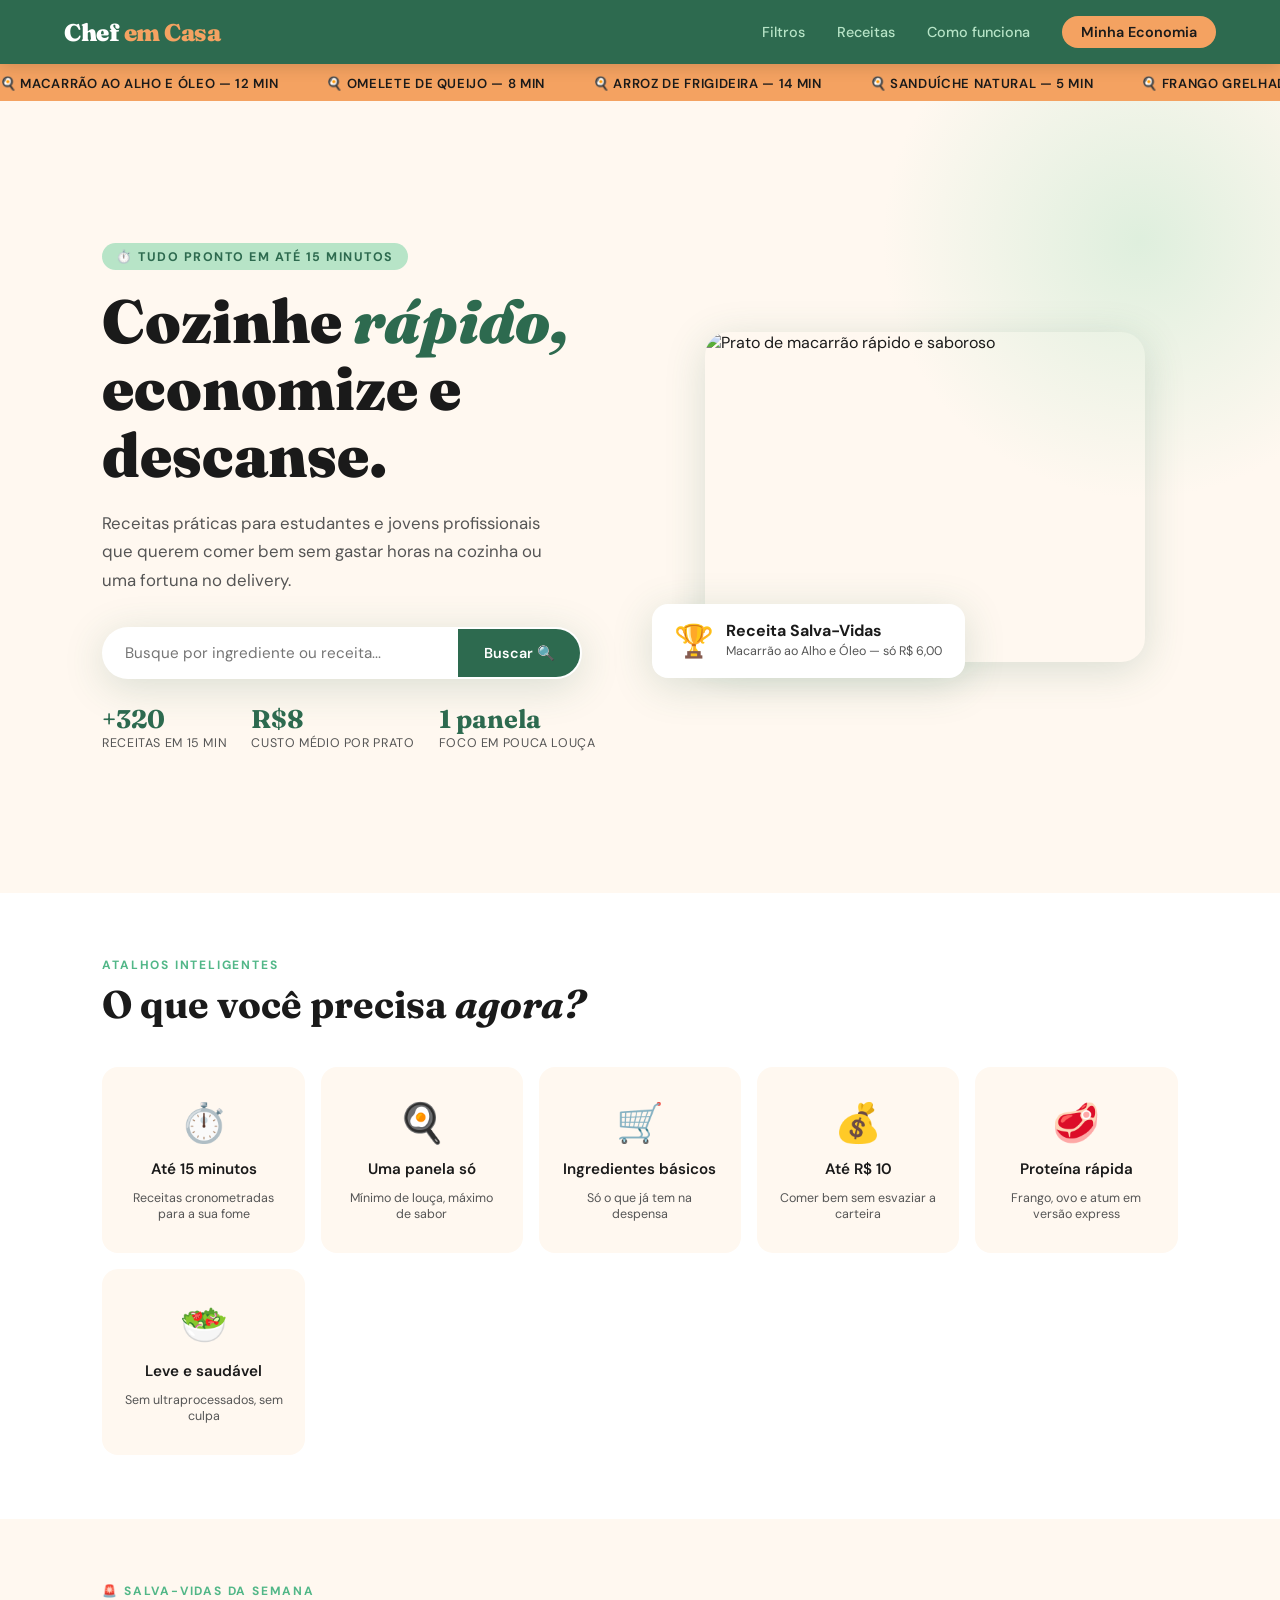
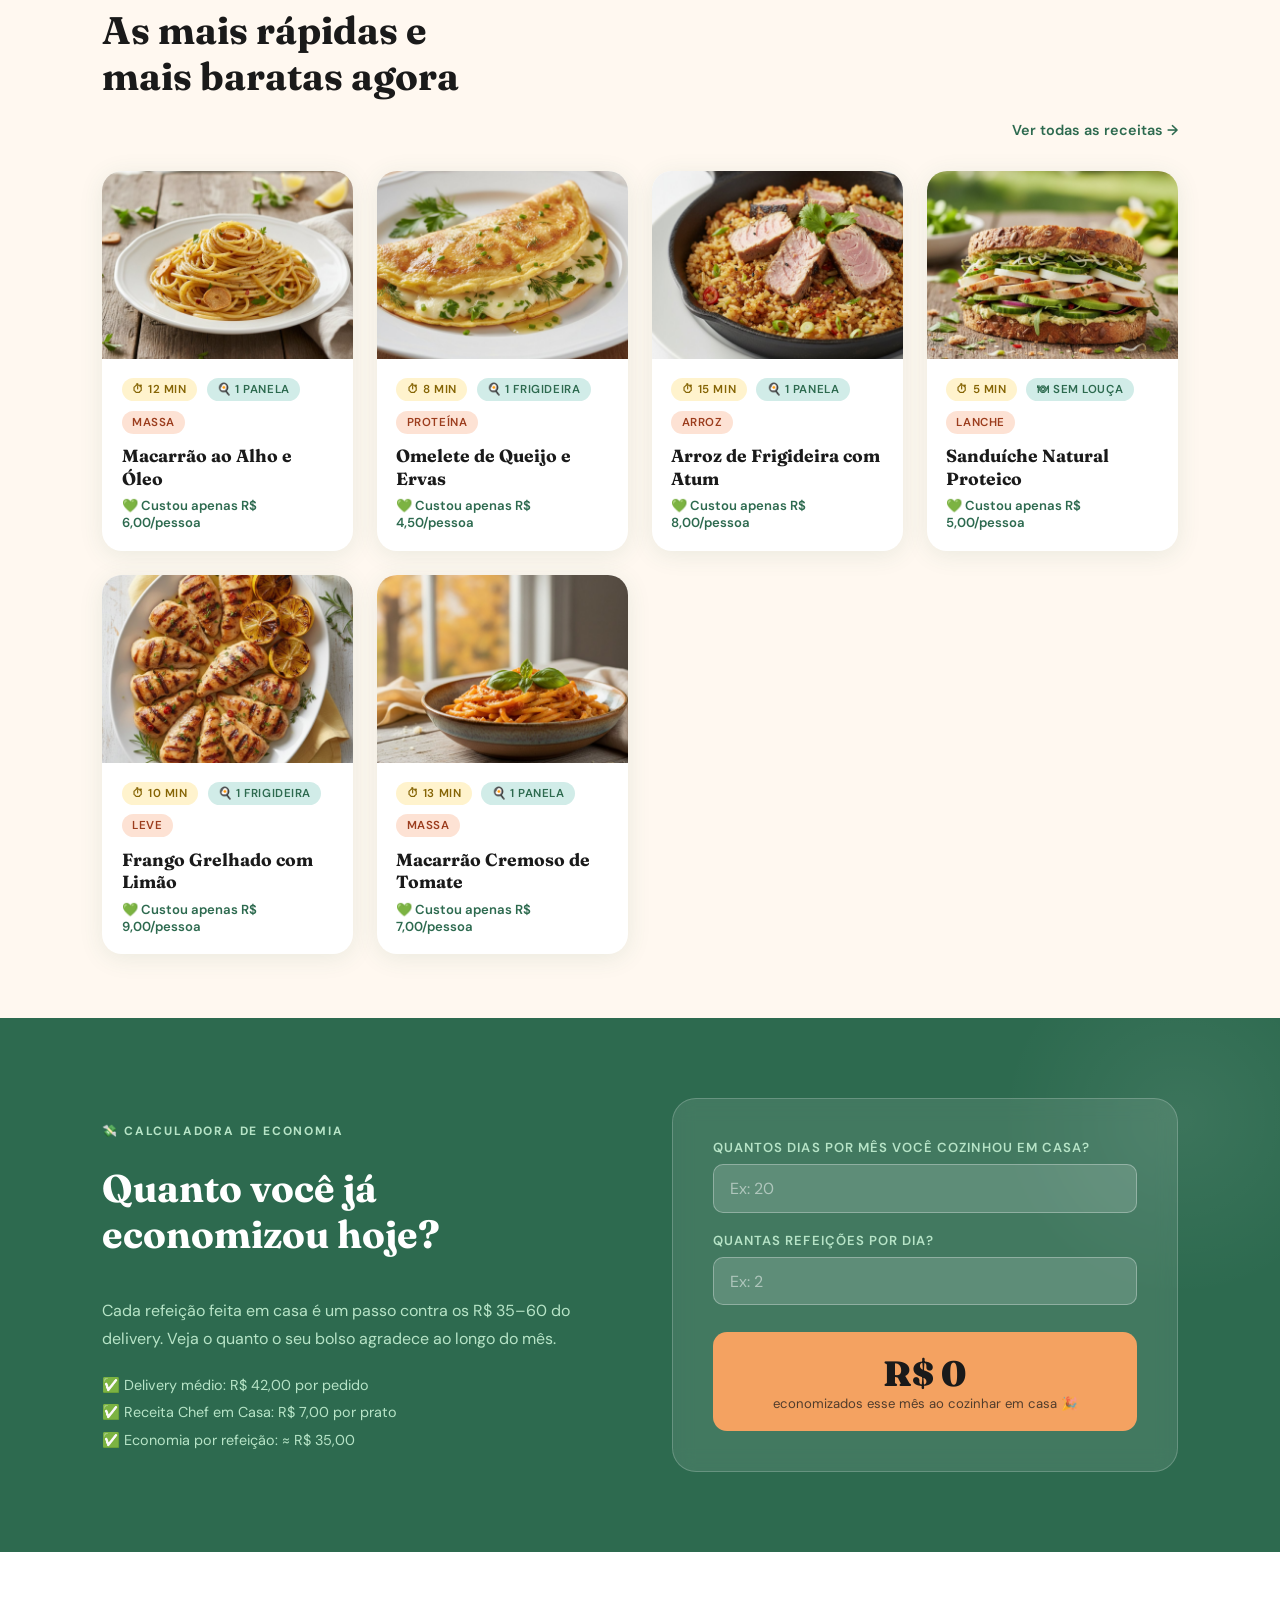
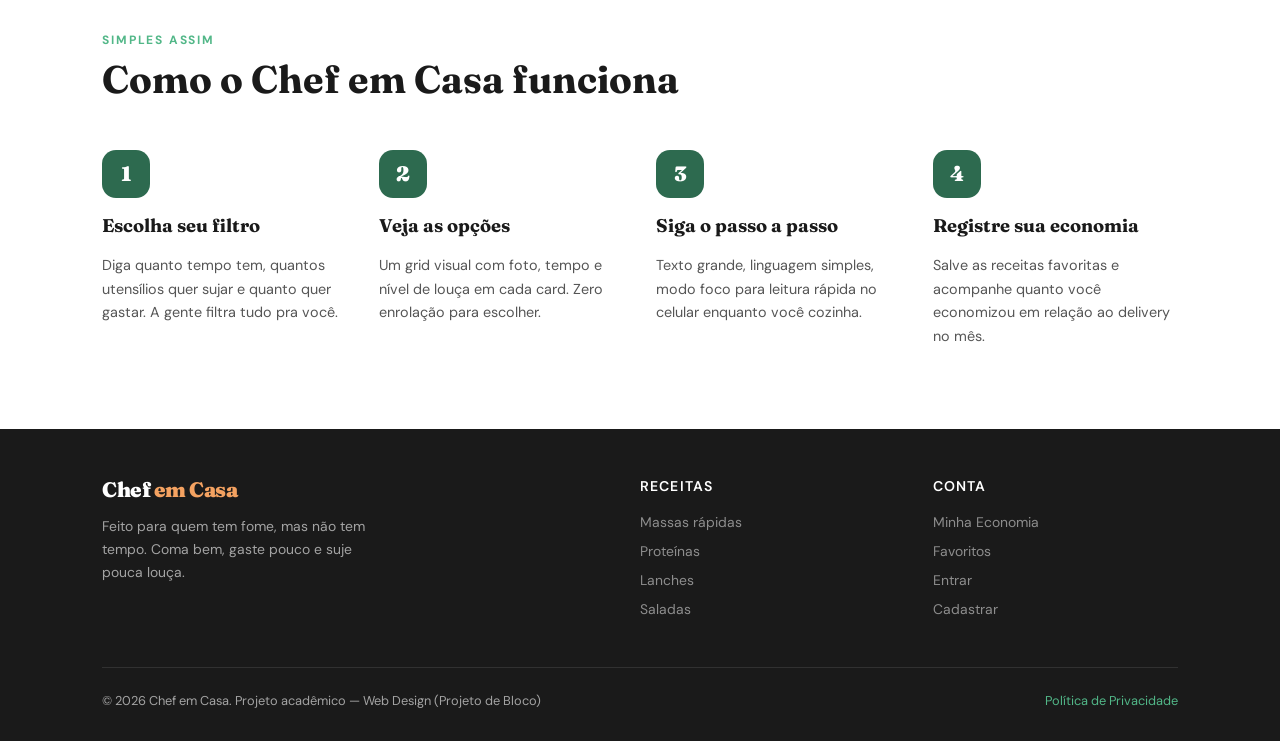
==== index.html @ a149ebc7 "Rename index.html.html to index.html" ====
<!DOCTYPE html>
<html lang="pt-BR">
<head>
  <meta charset="UTF-8" />
  <meta name="viewport" content="width=device-width, initial-scale=1.0"/>
  <title>Chef em Casa — Cozinhe em 15 minutos</title>
  <link href="https://fonts.googleapis.com/css2?family=Fraunces:ital,wght@0,400;0,700;0,900;1,400&family=DM+Sans:wght@300;400;500;600&display=swap" rel="stylesheet"/>
  <style>
    /* ===================== RESET E VARIÁVEIS ===================== */
    *, *::before, *::after { margin: 0; padding: 0; box-sizing: border-box; }

    :root {
      --verde:       #2D6A4F;
      --verde-claro: #52B788;
      --verde-mint:  #B7E4C7;
      --amarelo:     #F4A261;
      --amarelo-vivo:#E76F51;
      --creme:       #FFF8F0;
      --cinza-escuro:#1A1A1A;
      --cinza-medio: #555555;
      --branco:      #FFFFFF;
      --sombra:      0 4px 24px rgba(45,106,79,0.10);
      --sombra-forte:0 8px 40px rgba(45,106,79,0.18);
    }

    html { scroll-behavior: smooth; }

    body {
      font-family: 'DM Sans', sans-serif;
      background: var(--creme);
      color: var(--cinza-escuro);
      overflow-x: hidden;
    }

    /* ===================== ANIMAÇÕES ===================== */
    @keyframes fadeUp {
      from { opacity: 0; transform: translateY(32px); }
      to   { opacity: 1; transform: translateY(0); }
    }
    @keyframes pulse {
      0%, 100% { transform: scale(1); }
      50%       { transform: scale(1.04); }
    }
    @keyframes ticker {
      0%   { transform: translateX(0); }
      100% { transform: translateX(-50%); }
    }

    .fade-up { animation: fadeUp 0.7s ease both; }
    .delay-1 { animation-delay: 0.1s; }
    .delay-2 { animation-delay: 0.25s; }
    .delay-3 { animation-delay: 0.4s; }
    .delay-4 { animation-delay: 0.55s; }

    /* ===================== CABEÇALHO / NAVEGAÇÃO ===================== */
    header {
      position: sticky;
      top: 0;
      z-index: 100;
      background: var(--verde);
      padding: 0 5%;
      display: flex;
      align-items: center;
      justify-content: space-between;
      height: 64px;
      box-shadow: 0 2px 16px rgba(0,0,0,0.15);
    }

    .logo {
      font-family: 'Fraunces', serif;
      font-size: 1.5rem;
      font-weight: 900;
      color: var(--branco);
      text-decoration: none;
      letter-spacing: -0.5px;
    }
    .logo span { color: var(--amarelo); }

    nav { display: flex; gap: 2rem; align-items: center; }
    nav a {
      color: var(--verde-mint);
      text-decoration: none;
      font-size: 0.9rem;
      font-weight: 500;
      transition: color 0.2s;
    }
    nav a:hover { color: var(--branco); }

    .btn-nav {
      background: var(--amarelo);
      color: var(--cinza-escuro) !important;
      padding: 0.45rem 1.2rem;
      border-radius: 50px;
      font-weight: 600 !important;
      transition: background 0.2s, transform 0.2s !important;
    }
    .btn-nav:hover { background: var(--amarelo-vivo) !important; transform: scale(1.05); }

    /* ===================== FAIXA DE ROLAGEM ===================== */
    .ticker {
      background: var(--amarelo);
      padding: 0.5rem 0;
      overflow: hidden;
      white-space: nowrap;
    }
    .ticker-inner {
      display: inline-flex;
      gap: 3rem;
      animation: ticker 22s linear infinite;
    }
    .ticker-inner span {
      font-size: 0.82rem;
      font-weight: 600;
      color: var(--cinza-escuro);
      text-transform: uppercase;
      letter-spacing: 0.05em;
    }
    .ticker-inner span::before { content: "🍳 "; }

    /* ===================== SEÇÃO PRINCIPAL ===================== */
    .hero {
      min-height: 88vh;
      display: grid;
      grid-template-columns: 1fr 1fr;
      align-items: center;
      gap: 4rem;
      padding: 5rem 8%;
      position: relative;
      overflow: hidden;
    }

    .hero::before {
      content: '';
      position: absolute;
      top: -120px; right: -120px;
      width: 520px; height: 520px;
      background: radial-gradient(circle, var(--verde-mint) 0%, transparent 70%);
      opacity: 0.45;
      border-radius: 50%;
    }

    .hero-badge {
      display: inline-block;
      background: var(--verde-mint);
      color: var(--verde);
      font-size: 0.78rem;
      font-weight: 700;
      text-transform: uppercase;
      letter-spacing: 0.12em;
      padding: 0.35rem 0.9rem;
      border-radius: 50px;
      margin-bottom: 1.2rem;
    }

    .hero h1 {
      font-family: 'Fraunces', serif;
      font-size: clamp(2.4rem, 5vw, 3.8rem);
      font-weight: 900;
      line-height: 1.1;
      color: var(--cinza-escuro);
      margin-bottom: 1.2rem;
    }

    .hero h1 em {
      font-style: italic;
      color: var(--verde);
    }

    .hero p {
      font-size: 1.05rem;
      color: var(--cinza-medio);
      line-height: 1.7;
      margin-bottom: 2rem;
      max-width: 460px;
    }

    .search-bar {
      display: flex;
      background: var(--branco);
      border-radius: 50px;
      box-shadow: var(--sombra-forte);
      overflow: hidden;
      max-width: 480px;
      margin-bottom: 1.5rem;
      border: 2px solid transparent;
      transition: border 0.2s;
    }
    .search-bar:focus-within { border-color: var(--verde-claro); }

    .search-bar input {
      flex: 1;
      border: none;
      outline: none;
      padding: 0.9rem 1.3rem;
      font-family: 'DM Sans', sans-serif;
      font-size: 0.95rem;
      background: transparent;
      color: var(--cinza-escuro);
    }

    .search-bar button {
      background: var(--verde);
      color: var(--branco);
      border: none;
      padding: 0.9rem 1.6rem;
      font-family: 'DM Sans', sans-serif;
      font-size: 0.9rem;
      font-weight: 600;
      cursor: pointer;
      transition: background 0.2s;
    }
    .search-bar button:hover { background: var(--verde-claro); }

    .hero-stats {
      display: flex;
      gap: 1.5rem;
      flex-wrap: wrap;
    }
    .hero-stat {
      display: flex;
      flex-direction: column;
    }
    .hero-stat strong {
      font-family: 'Fraunces', serif;
      font-size: 1.6rem;
      font-weight: 700;
      color: var(--verde);
    }
    .hero-stat span {
      font-size: 0.78rem;
      color: var(--cinza-medio);
      text-transform: uppercase;
      letter-spacing: 0.05em;
    }

    /* Lado da imagem do hero */
    .hero-visual {
      position: relative;
      display: flex;
      justify-content: center;
      align-items: center;
    }

    .hero-img-wrap {
      width: 100%;
      max-width: 440px;
      aspect-ratio: 4/3;
      border-radius: 24px;
      overflow: hidden;
      box-shadow: var(--sombra-forte);
      position: relative;
    }

    .hero-img-wrap img {
      width: 100%;
      height: 100%;
      object-fit: cover;
      display: block;
    }

    .hero-badge-float {
      position: absolute;
      bottom: -16px;
      left: -20px;
      background: var(--branco);
      border-radius: 16px;
      padding: 1rem 1.4rem;
      box-shadow: var(--sombra-forte);
      display: flex;
      align-items: center;
      gap: 0.75rem;
    }
    .hero-badge-float .icon { font-size: 2rem; }
    .hero-badge-float p { font-size: 0.78rem; color: var(--cinza-medio); margin: 0; }
    .hero-badge-float strong { font-size: 1rem; color: var(--cinza-escuro); }

    /* ===================== FILTROS RÁPIDOS ===================== */
    .section-filtros {
      padding: 4rem 8%;
      background: var(--branco);
    }

    .section-label {
      font-size: 0.75rem;
      font-weight: 700;
      text-transform: uppercase;
      letter-spacing: 0.15em;
      color: var(--verde-claro);
      margin-bottom: 0.5rem;
    }

    .section-title {
      font-family: 'Fraunces', serif;
      font-size: clamp(1.8rem, 3vw, 2.5rem);
      font-weight: 700;
      color: var(--cinza-escuro);
      margin-bottom: 2.5rem;
      line-height: 1.2;
    }

    .filtros-grid {
      display: grid;
      grid-template-columns: repeat(auto-fit, minmax(180px, 1fr));
      gap: 1rem;
    }

    .filtro-card {
      background: var(--creme);
      border: 2px solid transparent;
      border-radius: 16px;
      padding: 1.8rem 1.2rem;
      text-align: center;
      cursor: pointer;
      transition: all 0.25s;
      text-decoration: none;
      color: var(--cinza-escuro);
      display: flex;
      flex-direction: column;
      align-items: center;
      gap: 0.7rem;
    }
    .filtro-card:hover {
      border-color: var(--verde-claro);
      background: var(--verde-mint);
      transform: translateY(-4px);
      box-shadow: var(--sombra);
    }
    .filtro-card .filtro-icon { font-size: 2.4rem; }
    .filtro-card strong {
      font-size: 0.95rem;
      font-weight: 600;
    }
    .filtro-card p {
      font-size: 0.78rem;
      color: var(--cinza-medio);
      margin: 0;
    }

    /* ===================== SALVA-VIDAS (RECEITAS) ===================== */
    .section-salva {
      padding: 4rem 8%;
      background: var(--creme);
    }

    .section-header {
      display: flex;
      justify-content: space-between;
      align-items: flex-end;
      margin-bottom: 2rem;
      flex-wrap: wrap;
      gap: 1rem;
    }

    .ver-todas {
      color: var(--verde);
      font-weight: 600;
      font-size: 0.9rem;
      text-decoration: none;
      display: flex;
      align-items: center;
      gap: 0.3rem;
      transition: gap 0.2s;
    }
    .ver-todas:hover { gap: 0.6rem; }

    .receitas-grid {
      display: grid;
      grid-template-columns: repeat(auto-fill, minmax(240px, 1fr));
      gap: 1.5rem;
    }

    .receita-card {
      background: var(--branco);
      border-radius: 20px;
      overflow: hidden;
      box-shadow: var(--sombra);
      transition: transform 0.25s, box-shadow 0.25s;
      text-decoration: none;
      color: var(--cinza-escuro);
    }
    .receita-card:hover {
      transform: translateY(-6px);
      box-shadow: var(--sombra-forte);
    }

    .receita-img {
      width: 100%;
      aspect-ratio: 4/3;
      object-fit: cover;
      display: block;
      background: var(--verde-mint);
    }

    /* Espaço reservado colorido para imagens */
    .img-placeholder {
      width: 100%;
      aspect-ratio: 4/3;
      display: flex;
      align-items: center;
      justify-content: center;
      font-size: 3.5rem;
    }

    .receita-body { padding: 1.2rem; }

    .receita-meta {
      display: flex;
      gap: 0.6rem;
      margin-bottom: 0.7rem;
      flex-wrap: wrap;
    }

    .tag {
      font-size: 0.72rem;
      font-weight: 600;
      padding: 0.25rem 0.65rem;
      border-radius: 50px;
      text-transform: uppercase;
      letter-spacing: 0.05em;
    }
    .tag-tempo { background: #FFF3CD; color: #856404; }
    .tag-loucca { background: #D1ECE8; color: var(--verde); }
    .tag-tipo  { background: #FDE2D4; color: #9C3D1E; }

    .receita-nome {
      font-family: 'Fraunces', serif;
      font-size: 1.1rem;
      font-weight: 700;
      margin-bottom: 0.4rem;
      line-height: 1.3;
    }

    .receita-preco {
      font-size: 0.82rem;
      color: var(--verde);
      font-weight: 600;
    }

    /* ===================== CALCULADORA ===================== */
    .section-calc {
      padding: 5rem 8%;
      background: var(--verde);
      position: relative;
      overflow: hidden;
    }

    .section-calc::before {
      content: '';
      position: absolute;
      top: -80px; right: -80px;
      width: 360px; height: 360px;
      background: radial-gradient(circle, rgba(255,255,255,0.07) 0%, transparent 70%);
      border-radius: 50%;
    }

    .calc-inner {
      display: grid;
      grid-template-columns: 1fr 1fr;
      gap: 4rem;
      align-items: center;
    }

    .calc-texto .section-label { color: var(--verde-mint); }
    .calc-texto .section-title { color: var(--branco); }
    .calc-texto p {
      color: var(--verde-mint);
      line-height: 1.7;
      margin-bottom: 1.5rem;
    }

    .calc-box {
      background: rgba(255,255,255,0.1);
      backdrop-filter: blur(10px);
      border: 1px solid rgba(255,255,255,0.2);
      border-radius: 24px;
      padding: 2.5rem;
    }

    .calc-box label {
      display: block;
      font-size: 0.82rem;
      color: var(--verde-mint);
      font-weight: 600;
      text-transform: uppercase;
      letter-spacing: 0.08em;
      margin-bottom: 0.5rem;
    }

    .calc-box input {
      width: 100%;
      padding: 0.8rem 1rem;
      background: rgba(255,255,255,0.15);
      border: 1px solid rgba(255,255,255,0.3);
      border-radius: 10px;
      color: var(--branco);
      font-family: 'DM Sans', sans-serif;
      font-size: 1rem;
      outline: none;
      margin-bottom: 1.2rem;
      transition: border 0.2s;
    }
    .calc-box input:focus { border-color: var(--amarelo); }
    .calc-box input::placeholder { color: rgba(255,255,255,0.5); }

    .calc-resultado {
      background: var(--amarelo);
      border-radius: 14px;
      padding: 1.2rem 1.5rem;
      margin-top: 0.5rem;
      text-align: center;
    }
    .calc-resultado .valor {
      font-family: 'Fraunces', serif;
      font-size: 2.2rem;
      font-weight: 900;
      color: var(--cinza-escuro);
    }
    .calc-resultado p {
      font-size: 0.82rem;
      color: var(--cinza-escuro);
      opacity: 0.75;
      margin: 0;
    }

    /* ===================== COMO FUNCIONA ===================== */
    .section-como {
      padding: 5rem 8%;
      background: var(--branco);
    }

    .como-steps {
      display: grid;
      grid-template-columns: repeat(auto-fit, minmax(220px, 1fr));
      gap: 2rem;
      margin-top: 3rem;
      position: relative;
    }

    .step {
      display: flex;
      flex-direction: column;
      gap: 1rem;
    }

    .step-num {
      width: 48px; height: 48px;
      background: var(--verde);
      color: var(--branco);
      border-radius: 14px;
      display: flex;
      align-items: center;
      justify-content: center;
      font-family: 'Fraunces', serif;
      font-size: 1.3rem;
      font-weight: 900;
    }

    .step h3 {
      font-family: 'Fraunces', serif;
      font-size: 1.15rem;
      font-weight: 700;
      line-height: 1.3;
    }

    .step p {
      font-size: 0.9rem;
      color: var(--cinza-medio);
      line-height: 1.65;
    }

    /* ===================== RODAPÉ ===================== */
    footer {
      background: var(--cinza-escuro);
      padding: 3rem 8% 2rem;
      color: rgba(255,255,255,0.6);
    }

    .footer-inner {
      display: grid;
      grid-template-columns: 2fr 1fr 1fr;
      gap: 3rem;
      margin-bottom: 2.5rem;
    }

    .footer-brand .logo { font-size: 1.3rem; margin-bottom: 0.8rem; display: block; }
    .footer-brand p {
      font-size: 0.87rem;
      line-height: 1.65;
      max-width: 280px;
    }

    .footer-col h4 {
      color: var(--branco);
      font-size: 0.88rem;
      font-weight: 600;
      text-transform: uppercase;
      letter-spacing: 0.08em;
      margin-bottom: 1rem;
    }

    .footer-col ul { list-style: none; }
    .footer-col ul li { margin-bottom: 0.5rem; }
    .footer-col ul li a {
      color: rgba(255,255,255,0.5);
      text-decoration: none;
      font-size: 0.87rem;
      transition: color 0.2s;
    }
    .footer-col ul li a:hover { color: var(--verde-claro); }

    .footer-bottom {
      border-top: 1px solid rgba(255,255,255,0.1);
      padding-top: 1.5rem;
      display: flex;
      justify-content: space-between;
      align-items: center;
      font-size: 0.8rem;
      flex-wrap: wrap;
      gap: 0.5rem;
    }

    .footer-bottom a { color: var(--verde-claro); text-decoration: none; }

    /* ===================== RESPONSIVO ===================== */
    @media (max-width: 768px) {
      .hero {
        grid-template-columns: 1fr;
        padding: 3rem 5%;
        min-height: auto;
        gap: 2rem;
      }
      .hero-visual { display: none; }
      .calc-inner { grid-template-columns: 1fr; }
      .footer-inner { grid-template-columns: 1fr; gap: 1.5rem; }
      nav { display: none; }
      .section-filtros,
      .section-salva,
      .section-calc,
      .section-como { padding: 3rem 5%; }
    }
  </style>
</head>
<body>

  <!-- ========== CABEÇALHO ========== -->
  <header>
    <a href="#" class="logo">Chef <span>em Casa</span></a>
    <nav>
      <a href="#filtros">Filtros</a>
      <a href="#receitas">Receitas</a>
      <a href="#como">Como funciona</a>
      <a href="#economia" class="btn-nav">Minha Economia</a>
    </nav>
  </header>

  <!-- ========== FAIXA DE ROLAGEM ========== -->
  <div class="ticker" aria-hidden="true">
    <div class="ticker-inner">
      <span>Macarrão ao Alho e Óleo — 12 min</span>
      <span>Omelete de Queijo — 8 min</span>
      <span>Arroz de Frigideira — 14 min</span>
      <span>Sanduíche Natural — 5 min</span>
      <span>Frango Grelhado Simples — 15 min</span>
      <span>Ovos Mexidos Cremosos — 7 min</span>
      <!-- duplicado para o loop de animação -->
      <span>Macarrão ao Alho e Óleo — 12 min</span>
      <span>Omelete de Queijo — 8 min</span>
      <span>Arroz de Frigideira — 14 min</span>
      <span>Sanduíche Natural — 5 min</span>
      <span>Frango Grelhado Simples — 15 min</span>
      <span>Ovos Mexidos Cremosos — 7 min</span>
    </div>
  </div>

  <main>

    <!-- ========== SEÇÃO PRINCIPAL ========== -->
    <section class="hero">
      <div class="hero-content">
        <span class="hero-badge fade-up">⏱️ Tudo pronto em até 15 minutos</span>
        <h1 class="fade-up delay-1">
          Cozinhe <em>rápido,</em><br>
          economize e<br>
          descanse.
        </h1>
        <p class="fade-up delay-2">
          Receitas práticas para estudantes e jovens profissionais que querem
          comer bem sem gastar horas na cozinha ou uma fortuna no delivery.
        </p>
        <div class="search-bar fade-up delay-3">
          <input type="search" placeholder="Busque por ingrediente ou receita..." aria-label="Buscar receitas"/>
          <button type="submit">Buscar 🔍</button>
        </div>
        <div class="hero-stats fade-up delay-4">
          <div class="hero-stat">
            <strong>+320</strong>
            <span>Receitas em 15 min</span>
          </div>
          <div class="hero-stat">
            <strong>R$8</strong>
            <span>Custo médio por prato</span>
          </div>
          <div class="hero-stat">
            <strong>1 panela</strong>
            <span>Foco em pouca louça</span>
          </div>
        </div>
      </div>

      <div class="hero-visual fade-up delay-2">
        <div class="hero-img-wrap">
          <img
            src="https://images.unsplash.com/photo-1512058564366-18510be2db19?w=800&q=80"
            alt="Prato de macarrão rápido e saboroso"
          />
        </div>
        <div class="hero-badge-float">
          <span class="icon">🏆</span>
          <div>
            <strong>Receita Salva-Vidas</strong>
            <p>Macarrão ao Alho e Óleo — só R$ 6,00</p>
          </div>
        </div>
      </div>
    </section>

    <!-- ========== FILTROS RÁPIDOS ========== -->
    <section class="section-filtros" id="filtros">
      <p class="section-label">Atalhos inteligentes</p>
      <h2 class="section-title">O que você precisa <em>agora?</em></h2>
      <div class="filtros-grid">
        <a href="#receitas" class="filtro-card">
          <span class="filtro-icon">⏱️</span>
          <strong>Até 15 minutos</strong>
          <p>Receitas cronometradas para a sua fome</p>
        </a>
        <a href="#receitas" class="filtro-card">
          <span class="filtro-icon">🍳</span>
          <strong>Uma panela só</strong>
          <p>Mínimo de louça, máximo de sabor</p>
        </a>
        <a href="#receitas" class="filtro-card">
          <span class="filtro-icon">🛒</span>
          <strong>Ingredientes básicos</strong>
          <p>Só o que já tem na despensa</p>
        </a>
        <a href="#receitas" class="filtro-card">
          <span class="filtro-icon">💰</span>
          <strong>Até R$ 10</strong>
          <p>Comer bem sem esvaziar a carteira</p>
        </a>
        <a href="#receitas" class="filtro-card">
          <span class="filtro-icon">🥩</span>
          <strong>Proteína rápida</strong>
          <p>Frango, ovo e atum em versão express</p>
        </a>
        <a href="#receitas" class="filtro-card">
          <span class="filtro-icon">🥗</span>
          <strong>Leve e saudável</strong>
          <p>Sem ultraprocessados, sem culpa</p>
        </a>
      </div>
    </section>

    <!-- ========== SALVA-VIDAS ========== -->
    <section class="section-salva" id="receitas">
      <div class="section-header">
        <div>
          <p class="section-label">🚨 Salva-Vidas da semana</p>
          <h2 class="section-title">As mais rápidas e<br>mais baratas agora</h2>
        </div>
        <a href="#" class="ver-todas">Ver todas as receitas →</a>
      </div>

      <div class="receitas-grid">

        <!-- Cartão 1 - Macarrão ao Alho e Óleo -->
        <article class="receita-card">
          <img class="receita-img" src="[data-uri]" alt="Macarrão ao Alho e Óleo"/>
          <div class="receita-body">
            <div class="receita-meta">
              <span class="tag tag-tempo">⏱ 12 min</span>
              <span class="tag tag-loucca">🍳 1 panela</span>
              <span class="tag tag-tipo">Massa</span>
            </div>
            <h3 class="receita-nome">Macarrão ao Alho e Óleo</h3>
            <p class="receita-preco">💚 Custou apenas R$ 6,00/pessoa</p>
          </div>
        </article>

        <!-- Cartão 2 - Omelete de Queijo e Ervas -->
        <article class="receita-card">
          <img class="receita-img" src="[data-uri]" alt="Omelete de Queijo e Ervas"/>
          <div class="receita-body">
            <div class="receita-meta">
              <span class="tag tag-tempo">⏱ 8 min</span>
              <span class="tag tag-loucca">🍳 1 frigideira</span>
              <span class="tag tag-tipo">Proteína</span>
            </div>
            <h3 class="receita-nome">Omelete de Queijo e Ervas</h3>
            <p class="receita-preco">💚 Custou apenas R$ 4,50/pessoa</p>
          </div>
        </article>

        <!-- Cartão 3 - Arroz de Frigideira com Atum -->
        <article class="receita-card">
          <img class="receita-img" src="[data-uri]" alt="Arroz de Frigideira com Atum"/>
          <div class="receita-body">
            <div class="receita-meta">
              <span class="tag tag-tempo">⏱ 15 min</span>
              <span class="tag tag-loucca">🍳 1 panela</span>
              <span class="tag tag-tipo">Arroz</span>
            </div>
            <h3 class="receita-nome">Arroz de Frigideira com Atum</h3>
            <p class="receita-preco">💚 Custou apenas R$ 8,00/pessoa</p>
          </div>
        </article>

        <!-- Cartão 4 - Sanduíche Natural Proteico -->
        <article class="receita-card">
          <img class="receita-img" src="[data-uri]" alt="Sanduíche Natural Proteico"/>
          <div class="receita-body">
            <div class="receita-meta">
              <span class="tag tag-tempo">⏱ 5 min</span>
              <span class="tag tag-loucca">🍽 Sem louça</span>
              <span class="tag tag-tipo">Lanche</span>
            </div>
            <h3 class="receita-nome">Sanduíche Natural Proteico</h3>
            <p class="receita-preco">💚 Custou apenas R$ 5,00/pessoa</p>
          </div>
        </article>

        <!-- Cartão 5 - Frango Grelhado com Limão -->
        <article class="receita-card">
          <img class="receita-img" src="[data-uri]" alt="Frango Grelhado com Limão"/>
          <div class="receita-body">
            <div class="receita-meta">
              <span class="tag tag-tempo">⏱ 10 min</span>
              <span class="tag tag-loucca">🍳 1 frigideira</span>
              <span class="tag tag-tipo">Leve</span>
            </div>
            <h3 class="receita-nome">Frango Grelhado com Limão</h3>
            <p class="receita-preco">💚 Custou apenas R$ 9,00/pessoa</p>
          </div>
        </article>

        <!-- Cartão 6 - Macarrão Cremoso de Tomate -->
        <article class="receita-card">
          <img class="receita-img" src="[data-uri]" alt="Macarrão Cremoso de Tomate"/>
          <div class="receita-body">
            <div class="receita-meta">
              <span class="tag tag-tempo">⏱ 13 min</span>
              <span class="tag tag-loucca">🍳 1 panela</span>
              <span class="tag tag-tipo">Massa</span>
            </div>
            <h3 class="receita-nome">Macarrão Cremoso de Tomate</h3>
            <p class="receita-preco">💚 Custou apenas R$ 7,00/pessoa</p>
          </div>
        </article>

      </div>
    </section>

    <!-- ========== CALCULADORA DE ECONOMIA ========== -->
    <section class="section-calc" id="economia">
      <div class="calc-inner">
        <div class="calc-texto">
          <p class="section-label">💸 Calculadora de Economia</p>
          <h2 class="section-title">Quanto você já<br>economizou hoje?</h2>
          <p>
            Cada refeição feita em casa é um passo contra os R$ 35–60 do delivery.
            Veja o quanto o seu bolso agradece ao longo do mês.
          </p>
          <ul style="list-style:none; display:flex; flex-direction:column; gap:0.6rem;">
            <li style="color:var(--verde-mint); font-size:0.9rem;">✅ Delivery médio: R$ 42,00 por pedido</li>
            <li style="color:var(--verde-mint); font-size:0.9rem;">✅ Receita Chef em Casa: R$ 7,00 por prato</li>
            <li style="color:var(--verde-mint); font-size:0.9rem;">✅ Economia por refeição: ≈ R$ 35,00</li>
          </ul>
        </div>

        <div class="calc-box">
          <label for="dias">Quantos dias por mês você cozinhou em casa?</label>
          <input type="number" id="dias" placeholder="Ex: 20" min="1" max="31"
                 oninput="calcular()" />

          <label for="refeicoes">Quantas refeições por dia?</label>
          <input type="number" id="refeicoes" placeholder="Ex: 2" min="1" max="5"
                 oninput="calcular()" />

          <div class="calc-resultado">
            <div class="valor" id="resultado">R$ 0</div>
            <p>economizados esse mês ao cozinhar em casa 🎉</p>
          </div>
        </div>
      </div>
    </section>

    <!-- ========== COMO FUNCIONA ========== -->
    <section class="section-como" id="como">
      <p class="section-label">Simples assim</p>
      <h2 class="section-title">Como o Chef em Casa funciona</h2>

      <div class="como-steps">
        <div class="step">
          <div class="step-num">1</div>
          <h3>Escolha seu filtro</h3>
          <p>Diga quanto tempo tem, quantos utensílios quer sujar e quanto quer gastar. A gente filtra tudo pra você.</p>
        </div>
        <div class="step">
          <div class="step-num">2</div>
          <h3>Veja as opções</h3>
          <p>Um grid visual com foto, tempo e nível de louça em cada card. Zero enrolação para escolher.</p>
        </div>
        <div class="step">
          <div class="step-num">3</div>
          <h3>Siga o passo a passo</h3>
          <p>Texto grande, linguagem simples, modo foco para leitura rápida no celular enquanto você cozinha.</p>
        </div>
        <div class="step">
          <div class="step-num">4</div>
          <h3>Registre sua economia</h3>
          <p>Salve as receitas favoritas e acompanhe quanto você economizou em relação ao delivery no mês.</p>
        </div>
      </div>
    </section>

  </main>

  <!-- ========== RODAPÉ ========== -->
  <footer>
    <div class="footer-inner">
      <div class="footer-brand">
        <a href="#" class="logo">Chef <span>em Casa</span></a>
        <p>Feito para quem tem fome, mas não tem tempo. Coma bem, gaste pouco e suje pouca louça.</p>
      </div>
      <div class="footer-col">
        <h4>Receitas</h4>
        <ul>
          <li><a href="#">Massas rápidas</a></li>
          <li><a href="#">Proteínas</a></li>
          <li><a href="#">Lanches</a></li>
          <li><a href="#">Saladas</a></li>
        </ul>
      </div>
      <div class="footer-col">
        <h4>Conta</h4>
        <ul>
          <li><a href="#">Minha Economia</a></li>
          <li><a href="#">Favoritos</a></li>
          <li><a href="#">Entrar</a></li>
          <li><a href="#">Cadastrar</a></li>
        </ul>
      </div>
    </div>
    <div class="footer-bottom">
      <p>© 2026 Chef em Casa. Projeto acadêmico — Web Design (Projeto de Bloco)</p>
      <a href="#">Política de Privacidade</a>
    </div>
  </footer>

  <!-- ========== JAVASCRIPT: CALCULADORA ========== -->
  <script>
    function calcular() {
      const dias = parseFloat(document.getElementById('dias').value) || 0;
      const refeicoes = parseFloat(document.getElementById('refeicoes').value) || 0;
      const economiaPerRefeicao = 35; // delivery médio R$42 - custo médio R$7
      const total = dias * refeicoes * economiaPerRefeicao;
      document.getElementById('resultado').textContent =
        'R$ ' + total.toLocaleString('pt-BR', { minimumFractionDigits: 2, maximumFractionDigits: 2 });
    }
  </script>

</body>
</html>
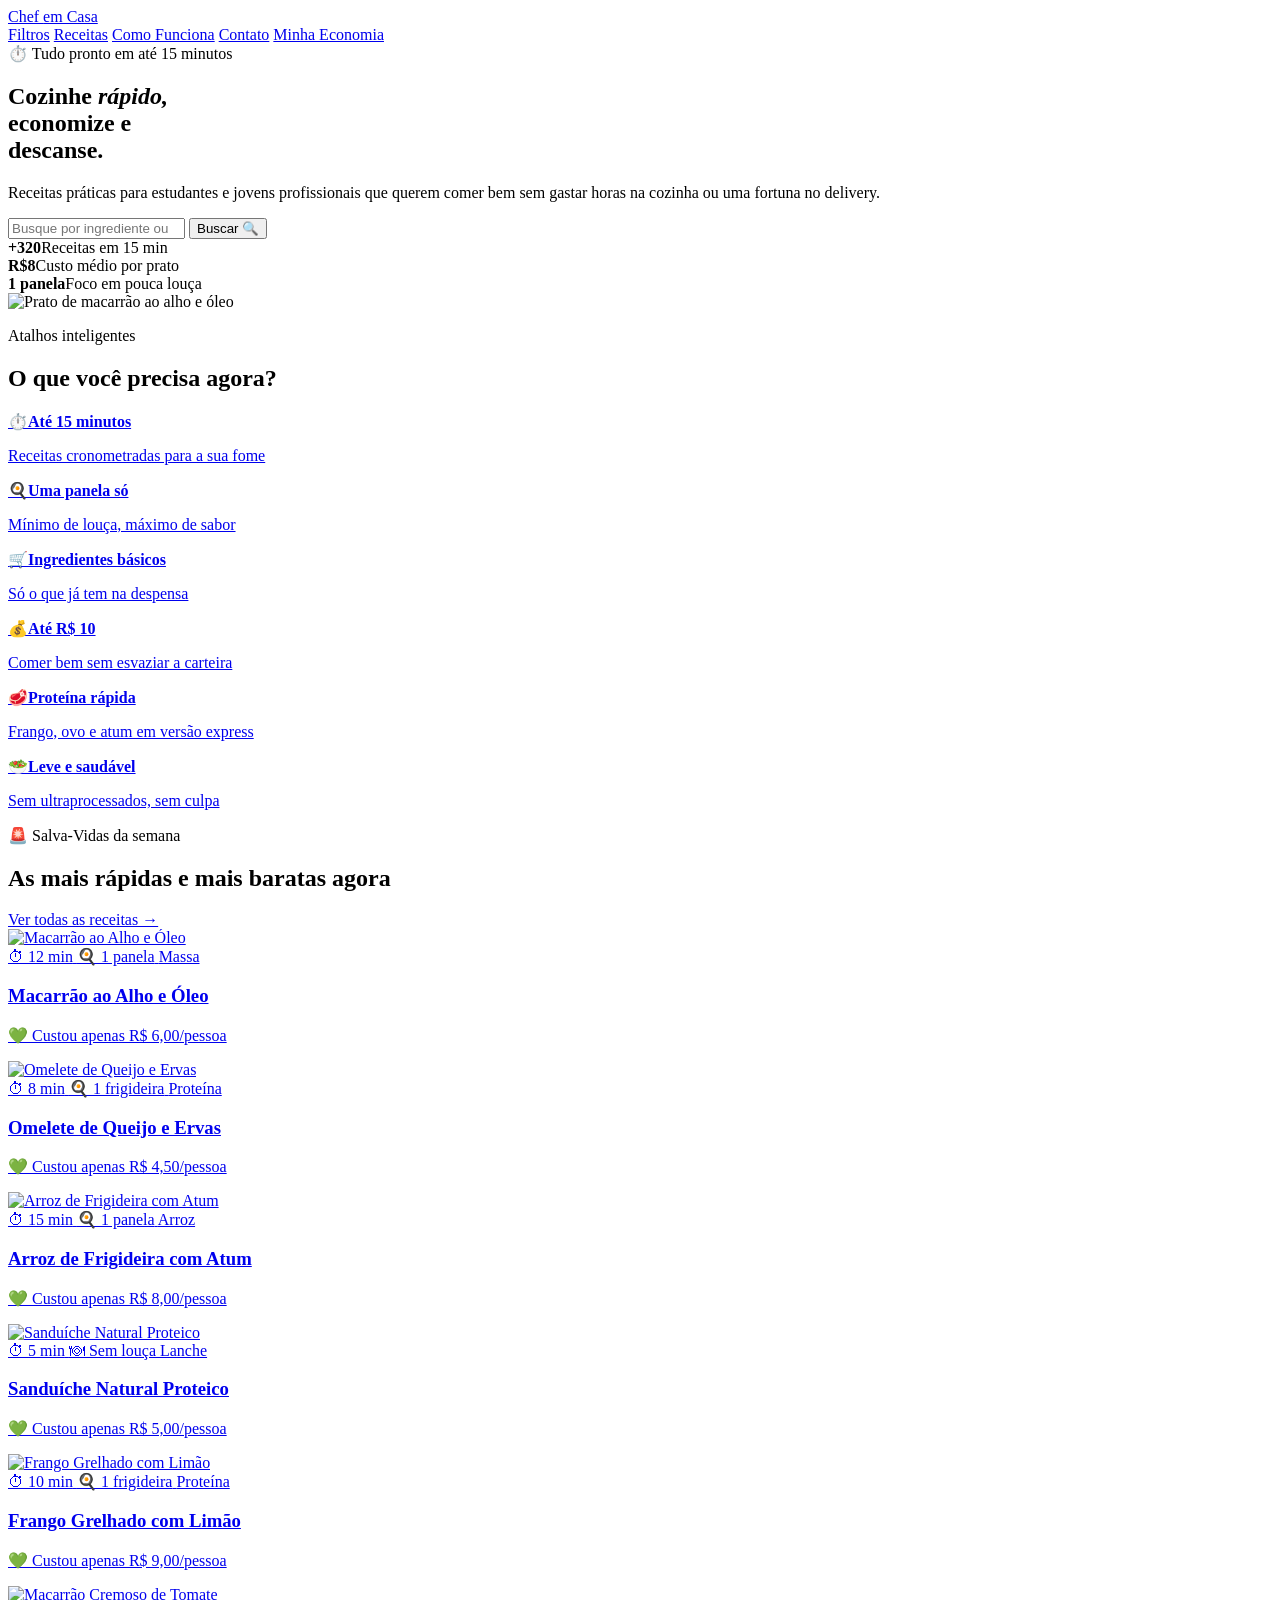
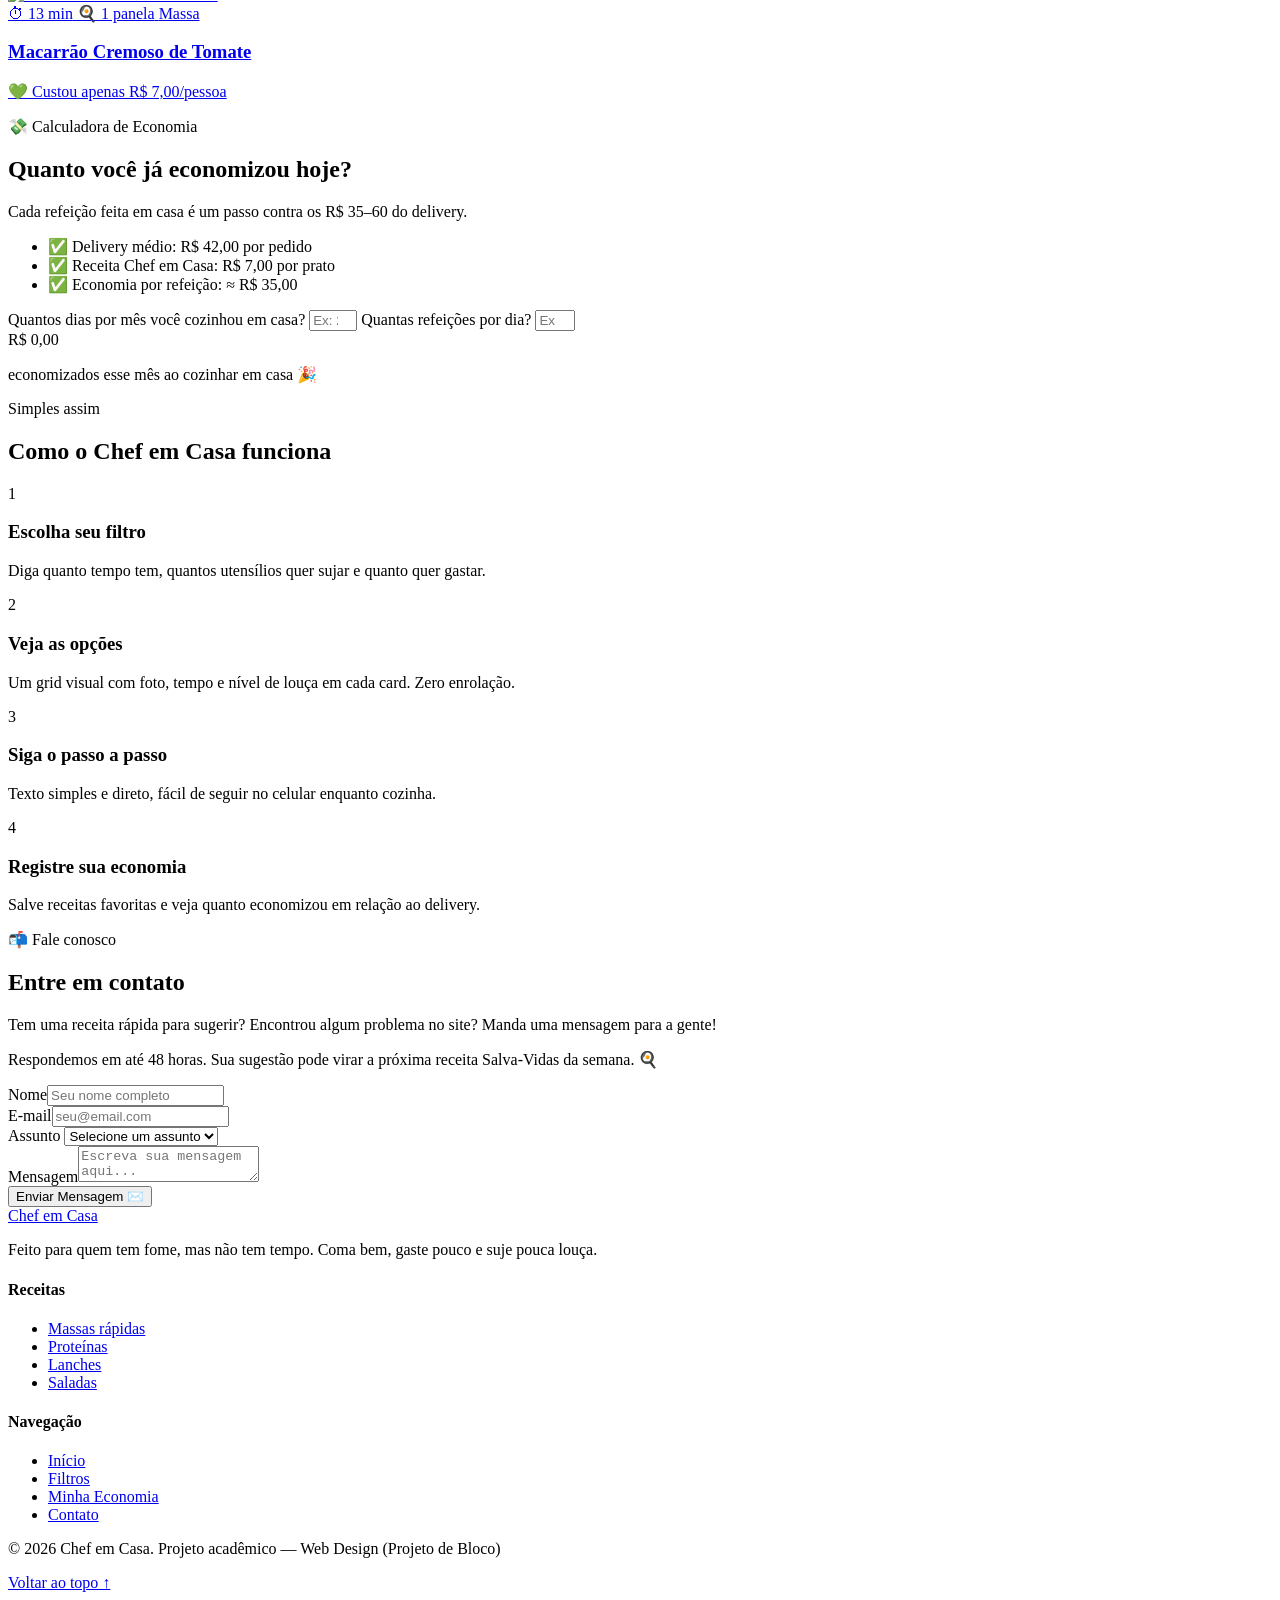
==== commit 084bf3e0: "Update index.html" ====
--- a/index.html
+++ b/index.html
@@ -5,968 +5,256 @@
   <meta name="viewport" content="width=device-width, initial-scale=1.0"/>
   <title>Chef em Casa — Cozinhe em 15 minutos</title>
   <link href="https://fonts.googleapis.com/css2?family=Fraunces:ital,wght@0,400;0,700;0,900;1,400&family=DM+Sans:wght@300;400;500;600&display=swap" rel="stylesheet"/>
-  <style>
-    /* ===================== RESET E VARIÁVEIS ===================== */
-    *, *::before, *::after { margin: 0; padding: 0; box-sizing: border-box; }
-
-    :root {
-      --verde:       #2D6A4F;
-      --verde-claro: #52B788;
-      --verde-mint:  #B7E4C7;
-      --amarelo:     #F4A261;
-      --amarelo-vivo:#E76F51;
-      --creme:       #FFF8F0;
-      --cinza-escuro:#1A1A1A;
-      --cinza-medio: #555555;
-      --branco:      #FFFFFF;
-      --sombra:      0 4px 24px rgba(45,106,79,0.10);
-      --sombra-forte:0 8px 40px rgba(45,106,79,0.18);
-    }
-
-    html { scroll-behavior: smooth; }
-
-    body {
-      font-family: 'DM Sans', sans-serif;
-      background: var(--creme);
-      color: var(--cinza-escuro);
-      overflow-x: hidden;
-    }
-
-    /* ===================== ANIMAÇÕES ===================== */
-    @keyframes fadeUp {
-      from { opacity: 0; transform: translateY(32px); }
-      to   { opacity: 1; transform: translateY(0); }
-    }
-    @keyframes pulse {
-      0%, 100% { transform: scale(1); }
-      50%       { transform: scale(1.04); }
-    }
-    @keyframes ticker {
-      0%   { transform: translateX(0); }
-      100% { transform: translateX(-50%); }
-    }
-
-    .fade-up { animation: fadeUp 0.7s ease both; }
-    .delay-1 { animation-delay: 0.1s; }
-    .delay-2 { animation-delay: 0.25s; }
-    .delay-3 { animation-delay: 0.4s; }
-    .delay-4 { animation-delay: 0.55s; }
-
-    /* ===================== CABEÇALHO / NAVEGAÇÃO ===================== */
-    header {
-      position: sticky;
-      top: 0;
-      z-index: 100;
-      background: var(--verde);
-      padding: 0 5%;
-      display: flex;
-      align-items: center;
-      justify-content: space-between;
-      height: 64px;
-      box-shadow: 0 2px 16px rgba(0,0,0,0.15);
-    }
-
-    .logo {
-      font-family: 'Fraunces', serif;
-      font-size: 1.5rem;
-      font-weight: 900;
-      color: var(--branco);
-      text-decoration: none;
-      letter-spacing: -0.5px;
-    }
-    .logo span { color: var(--amarelo); }
-
-    nav { display: flex; gap: 2rem; align-items: center; }
-    nav a {
-      color: var(--verde-mint);
-      text-decoration: none;
-      font-size: 0.9rem;
-      font-weight: 500;
-      transition: color 0.2s;
-    }
-    nav a:hover { color: var(--branco); }
-
-    .btn-nav {
-      background: var(--amarelo);
-      color: var(--cinza-escuro) !important;
-      padding: 0.45rem 1.2rem;
-      border-radius: 50px;
-      font-weight: 600 !important;
-      transition: background 0.2s, transform 0.2s !important;
-    }
-    .btn-nav:hover { background: var(--amarelo-vivo) !important; transform: scale(1.05); }
-
-    /* ===================== FAIXA DE ROLAGEM ===================== */
-    .ticker {
-      background: var(--amarelo);
-      padding: 0.5rem 0;
-      overflow: hidden;
-      white-space: nowrap;
-    }
-    .ticker-inner {
-      display: inline-flex;
-      gap: 3rem;
-      animation: ticker 22s linear infinite;
-    }
-    .ticker-inner span {
-      font-size: 0.82rem;
-      font-weight: 600;
-      color: var(--cinza-escuro);
-      text-transform: uppercase;
-      letter-spacing: 0.05em;
-    }
-    .ticker-inner span::before { content: "🍳 "; }
-
-    /* ===================== SEÇÃO PRINCIPAL ===================== */
-    .hero {
-      min-height: 88vh;
-      display: grid;
-      grid-template-columns: 1fr 1fr;
-      align-items: center;
-      gap: 4rem;
-      padding: 5rem 8%;
-      position: relative;
-      overflow: hidden;
-    }
-
-    .hero::before {
-      content: '';
-      position: absolute;
-      top: -120px; right: -120px;
-      width: 520px; height: 520px;
-      background: radial-gradient(circle, var(--verde-mint) 0%, transparent 70%);
-      opacity: 0.45;
-      border-radius: 50%;
-    }
-
-    .hero-badge {
-      display: inline-block;
-      background: var(--verde-mint);
-      color: var(--verde);
-      font-size: 0.78rem;
-      font-weight: 700;
-      text-transform: uppercase;
-      letter-spacing: 0.12em;
-      padding: 0.35rem 0.9rem;
-      border-radius: 50px;
-      margin-bottom: 1.2rem;
-    }
-
-    .hero h1 {
-      font-family: 'Fraunces', serif;
-      font-size: clamp(2.4rem, 5vw, 3.8rem);
-      font-weight: 900;
-      line-height: 1.1;
-      color: var(--cinza-escuro);
-      margin-bottom: 1.2rem;
-    }
-
-    .hero h1 em {
-      font-style: italic;
-      color: var(--verde);
-    }
-
-    .hero p {
-      font-size: 1.05rem;
-      color: var(--cinza-medio);
-      line-height: 1.7;
-      margin-bottom: 2rem;
-      max-width: 460px;
-    }
-
-    .search-bar {
-      display: flex;
-      background: var(--branco);
-      border-radius: 50px;
-      box-shadow: var(--sombra-forte);
-      overflow: hidden;
-      max-width: 480px;
-      margin-bottom: 1.5rem;
-      border: 2px solid transparent;
-      transition: border 0.2s;
-    }
-    .search-bar:focus-within { border-color: var(--verde-claro); }
-
-    .search-bar input {
-      flex: 1;
-      border: none;
-      outline: none;
-      padding: 0.9rem 1.3rem;
-      font-family: 'DM Sans', sans-serif;
-      font-size: 0.95rem;
-      background: transparent;
-      color: var(--cinza-escuro);
-    }
-
-    .search-bar button {
-      background: var(--verde);
-      color: var(--branco);
-      border: none;
-      padding: 0.9rem 1.6rem;
-      font-family: 'DM Sans', sans-serif;
-      font-size: 0.9rem;
-      font-weight: 600;
-      cursor: pointer;
-      transition: background 0.2s;
-    }
-    .search-bar button:hover { background: var(--verde-claro); }
-
-    .hero-stats {
-      display: flex;
-      gap: 1.5rem;
-      flex-wrap: wrap;
-    }
-    .hero-stat {
-      display: flex;
-      flex-direction: column;
-    }
-    .hero-stat strong {
-      font-family: 'Fraunces', serif;
-      font-size: 1.6rem;
-      font-weight: 700;
-      color: var(--verde);
-    }
-    .hero-stat span {
-      font-size: 0.78rem;
-      color: var(--cinza-medio);
-      text-transform: uppercase;
-      letter-spacing: 0.05em;
-    }
-
-    /* Lado da imagem do hero */
-    .hero-visual {
-      position: relative;
-      display: flex;
-      justify-content: center;
-      align-items: center;
-    }
-
-    .hero-img-wrap {
-      width: 100%;
-      max-width: 440px;
-      aspect-ratio: 4/3;
-      border-radius: 24px;
-      overflow: hidden;
-      box-shadow: var(--sombra-forte);
-      position: relative;
-    }
-
-    .hero-img-wrap img {
-      width: 100%;
-      height: 100%;
-      object-fit: cover;
-      display: block;
-    }
-
-    .hero-badge-float {
-      position: absolute;
-      bottom: -16px;
-      left: -20px;
-      background: var(--branco);
-      border-radius: 16px;
-      padding: 1rem 1.4rem;
-      box-shadow: var(--sombra-forte);
-      display: flex;
-      align-items: center;
-      gap: 0.75rem;
-    }
-    .hero-badge-float .icon { font-size: 2rem; }
-    .hero-badge-float p { font-size: 0.78rem; color: var(--cinza-medio); margin: 0; }
-    .hero-badge-float strong { font-size: 1rem; color: var(--cinza-escuro); }
-
-    /* ===================== FILTROS RÁPIDOS ===================== */
-    .section-filtros {
-      padding: 4rem 8%;
-      background: var(--branco);
-    }
-
-    .section-label {
-      font-size: 0.75rem;
-      font-weight: 700;
-      text-transform: uppercase;
-      letter-spacing: 0.15em;
-      color: var(--verde-claro);
-      margin-bottom: 0.5rem;
-    }
-
-    .section-title {
-      font-family: 'Fraunces', serif;
-      font-size: clamp(1.8rem, 3vw, 2.5rem);
-      font-weight: 700;
-      color: var(--cinza-escuro);
-      margin-bottom: 2.5rem;
-      line-height: 1.2;
-    }
-
-    .filtros-grid {
-      display: grid;
-      grid-template-columns: repeat(auto-fit, minmax(180px, 1fr));
-      gap: 1rem;
-    }
-
-    .filtro-card {
-      background: var(--creme);
-      border: 2px solid transparent;
-      border-radius: 16px;
-      padding: 1.8rem 1.2rem;
-      text-align: center;
-      cursor: pointer;
-      transition: all 0.25s;
-      text-decoration: none;
-      color: var(--cinza-escuro);
-      display: flex;
-      flex-direction: column;
-      align-items: center;
-      gap: 0.7rem;
-    }
-    .filtro-card:hover {
-      border-color: var(--verde-claro);
-      background: var(--verde-mint);
-      transform: translateY(-4px);
-      box-shadow: var(--sombra);
-    }
-    .filtro-card .filtro-icon { font-size: 2.4rem; }
-    .filtro-card strong {
-      font-size: 0.95rem;
-      font-weight: 600;
-    }
-    .filtro-card p {
-      font-size: 0.78rem;
-      color: var(--cinza-medio);
-      margin: 0;
-    }
-
-    /* ===================== SALVA-VIDAS (RECEITAS) ===================== */
-    .section-salva {
-      padding: 4rem 8%;
-      background: var(--creme);
-    }
-
-    .section-header {
-      display: flex;
-      justify-content: space-between;
-      align-items: flex-end;
-      margin-bottom: 2rem;
-      flex-wrap: wrap;
-      gap: 1rem;
-    }
-
-    .ver-todas {
-      color: var(--verde);
-      font-weight: 600;
-      font-size: 0.9rem;
-      text-decoration: none;
-      display: flex;
-      align-items: center;
-      gap: 0.3rem;
-      transition: gap 0.2s;
-    }
-    .ver-todas:hover { gap: 0.6rem; }
-
-    .receitas-grid {
-      display: grid;
-      grid-template-columns: repeat(auto-fill, minmax(240px, 1fr));
-      gap: 1.5rem;
-    }
-
-    .receita-card {
-      background: var(--branco);
-      border-radius: 20px;
-      overflow: hidden;
-      box-shadow: var(--sombra);
-      transition: transform 0.25s, box-shadow 0.25s;
-      text-decoration: none;
-      color: var(--cinza-escuro);
-    }
-    .receita-card:hover {
-      transform: translateY(-6px);
-      box-shadow: var(--sombra-forte);
-    }
-
-    .receita-img {
-      width: 100%;
-      aspect-ratio: 4/3;
-      object-fit: cover;
-      display: block;
-      background: var(--verde-mint);
-    }
-
-    /* Espaço reservado colorido para imagens */
-    .img-placeholder {
-      width: 100%;
-      aspect-ratio: 4/3;
-      display: flex;
-      align-items: center;
-      justify-content: center;
-      font-size: 3.5rem;
-    }
-
-    .receita-body { padding: 1.2rem; }
-
-    .receita-meta {
-      display: flex;
-      gap: 0.6rem;
-      margin-bottom: 0.7rem;
-      flex-wrap: wrap;
-    }
-
-    .tag {
-      font-size: 0.72rem;
-      font-weight: 600;
-      padding: 0.25rem 0.65rem;
-      border-radius: 50px;
-      text-transform: uppercase;
-      letter-spacing: 0.05em;
-    }
-    .tag-tempo { background: #FFF3CD; color: #856404; }
-    .tag-loucca { background: #D1ECE8; color: var(--verde); }
-    .tag-tipo  { background: #FDE2D4; color: #9C3D1E; }
-
-    .receita-nome {
-      font-family: 'Fraunces', serif;
-      font-size: 1.1rem;
-      font-weight: 700;
-      margin-bottom: 0.4rem;
-      line-height: 1.3;
-    }
-
-    .receita-preco {
-      font-size: 0.82rem;
-      color: var(--verde);
-      font-weight: 600;
-    }
-
-    /* ===================== CALCULADORA ===================== */
-    .section-calc {
-      padding: 5rem 8%;
-      background: var(--verde);
-      position: relative;
-      overflow: hidden;
-    }
-
-    .section-calc::before {
-      content: '';
-      position: absolute;
-      top: -80px; right: -80px;
-      width: 360px; height: 360px;
-      background: radial-gradient(circle, rgba(255,255,255,0.07) 0%, transparent 70%);
-      border-radius: 50%;
-    }
-
-    .calc-inner {
-      display: grid;
-      grid-template-columns: 1fr 1fr;
-      gap: 4rem;
-      align-items: center;
-    }
-
-    .calc-texto .section-label { color: var(--verde-mint); }
-    .calc-texto .section-title { color: var(--branco); }
-    .calc-texto p {
-      color: var(--verde-mint);
-      line-height: 1.7;
-      margin-bottom: 1.5rem;
-    }
-
-    .calc-box {
-      background: rgba(255,255,255,0.1);
-      backdrop-filter: blur(10px);
-      border: 1px solid rgba(255,255,255,0.2);
-      border-radius: 24px;
-      padding: 2.5rem;
-    }
-
-    .calc-box label {
-      display: block;
-      font-size: 0.82rem;
-      color: var(--verde-mint);
-      font-weight: 600;
-      text-transform: uppercase;
-      letter-spacing: 0.08em;
-      margin-bottom: 0.5rem;
-    }
-
-    .calc-box input {
-      width: 100%;
-      padding: 0.8rem 1rem;
-      background: rgba(255,255,255,0.15);
-      border: 1px solid rgba(255,255,255,0.3);
-      border-radius: 10px;
-      color: var(--branco);
-      font-family: 'DM Sans', sans-serif;
-      font-size: 1rem;
-      outline: none;
-      margin-bottom: 1.2rem;
-      transition: border 0.2s;
-    }
-    .calc-box input:focus { border-color: var(--amarelo); }
-    .calc-box input::placeholder { color: rgba(255,255,255,0.5); }
-
-    .calc-resultado {
-      background: var(--amarelo);
-      border-radius: 14px;
-      padding: 1.2rem 1.5rem;
-      margin-top: 0.5rem;
-      text-align: center;
-    }
-    .calc-resultado .valor {
-      font-family: 'Fraunces', serif;
-      font-size: 2.2rem;
-      font-weight: 900;
-      color: var(--cinza-escuro);
-    }
-    .calc-resultado p {
-      font-size: 0.82rem;
-      color: var(--cinza-escuro);
-      opacity: 0.75;
-      margin: 0;
-    }
-
-    /* ===================== COMO FUNCIONA ===================== */
-    .section-como {
-      padding: 5rem 8%;
-      background: var(--branco);
-    }
-
-    .como-steps {
-      display: grid;
-      grid-template-columns: repeat(auto-fit, minmax(220px, 1fr));
-      gap: 2rem;
-      margin-top: 3rem;
-      position: relative;
-    }
-
-    .step {
-      display: flex;
-      flex-direction: column;
-      gap: 1rem;
-    }
-
-    .step-num {
-      width: 48px; height: 48px;
-      background: var(--verde);
-      color: var(--branco);
-      border-radius: 14px;
-      display: flex;
-      align-items: center;
-      justify-content: center;
-      font-family: 'Fraunces', serif;
-      font-size: 1.3rem;
-      font-weight: 900;
-    }
-
-    .step h3 {
-      font-family: 'Fraunces', serif;
-      font-size: 1.15rem;
-      font-weight: 700;
-      line-height: 1.3;
-    }
-
-    .step p {
-      font-size: 0.9rem;
-      color: var(--cinza-medio);
-      line-height: 1.65;
-    }
-
-    /* ===================== RODAPÉ ===================== */
-    footer {
-      background: var(--cinza-escuro);
-      padding: 3rem 8% 2rem;
-      color: rgba(255,255,255,0.6);
-    }
-
-    .footer-inner {
-      display: grid;
-      grid-template-columns: 2fr 1fr 1fr;
-      gap: 3rem;
-      margin-bottom: 2.5rem;
-    }
-
-    .footer-brand .logo { font-size: 1.3rem; margin-bottom: 0.8rem; display: block; }
-    .footer-brand p {
-      font-size: 0.87rem;
-      line-height: 1.65;
-      max-width: 280px;
-    }
-
-    .footer-col h4 {
-      color: var(--branco);
-      font-size: 0.88rem;
-      font-weight: 600;
-      text-transform: uppercase;
-      letter-spacing: 0.08em;
-      margin-bottom: 1rem;
-    }
-
-    .footer-col ul { list-style: none; }
-    .footer-col ul li { margin-bottom: 0.5rem; }
-    .footer-col ul li a {
-      color: rgba(255,255,255,0.5);
-      text-decoration: none;
-      font-size: 0.87rem;
-      transition: color 0.2s;
-    }
-    .footer-col ul li a:hover { color: var(--verde-claro); }
-
-    .footer-bottom {
-      border-top: 1px solid rgba(255,255,255,0.1);
-      padding-top: 1.5rem;
-      display: flex;
-      justify-content: space-between;
-      align-items: center;
-      font-size: 0.8rem;
-      flex-wrap: wrap;
-      gap: 0.5rem;
-    }
-
-    .footer-bottom a { color: var(--verde-claro); text-decoration: none; }
-
-    /* ===================== RESPONSIVO ===================== */
-    @media (max-width: 768px) {
-      .hero {
-        grid-template-columns: 1fr;
-        padding: 3rem 5%;
-        min-height: auto;
-        gap: 2rem;
-      }
-      .hero-visual { display: none; }
-      .calc-inner { grid-template-columns: 1fr; }
-      .footer-inner { grid-template-columns: 1fr; gap: 1.5rem; }
-      nav { display: none; }
-      .section-filtros,
-      .section-salva,
-      .section-calc,
-      .section-como { padding: 3rem 5%; }
-    }
-  </style>
+  <link rel="stylesheet" href="css/style.css"/>
 </head>
 <body>
 
-  <!-- ========== CABEÇALHO ========== -->
   <header>
-    <a href="#" class="logo">Chef <span>em Casa</span></a>
+    <a href="#inicio" class="logo">Chef <span>em Casa</span></a>
     <nav>
       <a href="#filtros">Filtros</a>
       <a href="#receitas">Receitas</a>
-      <a href="#como">Como funciona</a>
+      <a href="#como-funciona">Como Funciona</a>
+      <a href="#contato">Contato</a>
       <a href="#economia" class="btn-nav">Minha Economia</a>
     </nav>
   </header>
 
-  <!-- ========== FAIXA DE ROLAGEM ========== -->
-  <div class="ticker" aria-hidden="true">
-    <div class="ticker-inner">
-      <span>Macarrão ao Alho e Óleo — 12 min</span>
-      <span>Omelete de Queijo — 8 min</span>
-      <span>Arroz de Frigideira — 14 min</span>
-      <span>Sanduíche Natural — 5 min</span>
-      <span>Frango Grelhado Simples — 15 min</span>
-      <span>Ovos Mexidos Cremosos — 7 min</span>
-      <!-- duplicado para o loop de animação -->
-      <span>Macarrão ao Alho e Óleo — 12 min</span>
-      <span>Omelete de Queijo — 8 min</span>
-      <span>Arroz de Frigideira — 14 min</span>
-      <span>Sanduíche Natural — 5 min</span>
-      <span>Frango Grelhado Simples — 15 min</span>
-      <span>Ovos Mexidos Cremosos — 7 min</span>
-    </div>
-  </div>
-
   <main>
 
-    <!-- ========== SEÇÃO PRINCIPAL ========== -->
-    <section class="hero">
-      <div class="hero-content">
-        <span class="hero-badge fade-up">⏱️ Tudo pronto em até 15 minutos</span>
-        <h1 class="fade-up delay-1">
-          Cozinhe <em>rápido,</em><br>
-          economize e<br>
-          descanse.
-        </h1>
-        <p class="fade-up delay-2">
-          Receitas práticas para estudantes e jovens profissionais que querem
-          comer bem sem gastar horas na cozinha ou uma fortuna no delivery.
-        </p>
-        <div class="search-bar fade-up delay-3">
+    <section class="hero" id="inicio">
+      <div class="hero-conteudo">
+        <span class="hero-badge">⏱️ Tudo pronto em até 15 minutos</span>
+        <h1>Cozinhe <em>rápido,</em><br>economize e<br>descanse.</h1>
+        <p>Receitas práticas para estudantes e jovens profissionais que querem comer bem sem gastar horas na cozinha ou uma fortuna no delivery.</p>
+        <div class="barra-busca">
           <input type="search" placeholder="Busque por ingrediente ou receita..." aria-label="Buscar receitas"/>
           <button type="submit">Buscar 🔍</button>
         </div>
-        <div class="hero-stats fade-up delay-4">
-          <div class="hero-stat">
-            <strong>+320</strong>
-            <span>Receitas em 15 min</span>
-          </div>
-          <div class="hero-stat">
-            <strong>R$8</strong>
-            <span>Custo médio por prato</span>
-          </div>
-          <div class="hero-stat">
-            <strong>1 panela</strong>
-            <span>Foco em pouca louça</span>
-          </div>
-        </div>
-      </div>
-
-      <div class="hero-visual fade-up delay-2">
-        <div class="hero-img-wrap">
-          <img
-            src="https://images.unsplash.com/photo-1512058564366-18510be2db19?w=800&q=80"
-            alt="Prato de macarrão rápido e saboroso"
-          />
-        </div>
-        <div class="hero-badge-float">
-          <span class="icon">🏆</span>
-          <div>
-            <strong>Receita Salva-Vidas</strong>
-            <p>Macarrão ao Alho e Óleo — só R$ 6,00</p>
-          </div>
-        </div>
-      </div>
-    </section>
-
-    <!-- ========== FILTROS RÁPIDOS ========== -->
-    <section class="section-filtros" id="filtros">
-      <p class="section-label">Atalhos inteligentes</p>
-      <h2 class="section-title">O que você precisa <em>agora?</em></h2>
-      <div class="filtros-grid">
-        <a href="#receitas" class="filtro-card">
-          <span class="filtro-icon">⏱️</span>
-          <strong>Até 15 minutos</strong>
-          <p>Receitas cronometradas para a sua fome</p>
-        </a>
-        <a href="#receitas" class="filtro-card">
-          <span class="filtro-icon">🍳</span>
-          <strong>Uma panela só</strong>
-          <p>Mínimo de louça, máximo de sabor</p>
-        </a>
-        <a href="#receitas" class="filtro-card">
-          <span class="filtro-icon">🛒</span>
-          <strong>Ingredientes básicos</strong>
-          <p>Só o que já tem na despensa</p>
-        </a>
-        <a href="#receitas" class="filtro-card">
-          <span class="filtro-icon">💰</span>
-          <strong>Até R$ 10</strong>
-          <p>Comer bem sem esvaziar a carteira</p>
-        </a>
-        <a href="#receitas" class="filtro-card">
-          <span class="filtro-icon">🥩</span>
-          <strong>Proteína rápida</strong>
-          <p>Frango, ovo e atum em versão express</p>
-        </a>
-        <a href="#receitas" class="filtro-card">
-          <span class="filtro-icon">🥗</span>
-          <strong>Leve e saudável</strong>
-          <p>Sem ultraprocessados, sem culpa</p>
-        </a>
-      </div>
-    </section>
-
-    <!-- ========== SALVA-VIDAS ========== -->
-    <section class="section-salva" id="receitas">
-      <div class="section-header">
+        <div class="hero-stats">
+          <div class="hero-stat"><strong>+320</strong><span>Receitas em 15 min</span></div>
+          <div class="hero-stat"><strong>R$8</strong><span>Custo médio por prato</span></div>
+          <div class="hero-stat"><strong>1 panela</strong><span>Foco em pouca louça</span></div>
+        </div>
+      </div>
+      <div class="hero-visual">
+        <img class="hero-img" src="img/macarrao-alho-oleo.png" alt="Prato de macarrão ao alho e óleo"/>
+      </div>
+    </section>
+
+    <section class="secao-filtros" id="filtros">
+      <p class="secao-rotulo">Atalhos inteligentes</p>
+      <h2>O que você precisa agora?</h2>
+      <div class="filtros-grade">
+        <a href="#receitas" class="filtro-card"><span class="filtro-icone">⏱️</span><strong>Até 15 minutos</strong><p>Receitas cronometradas para a sua fome</p></a>
+        <a href="#receitas" class="filtro-card"><span class="filtro-icone">🍳</span><strong>Uma panela só</strong><p>Mínimo de louça, máximo de sabor</p></a>
+        <a href="#receitas" class="filtro-card"><span class="filtro-icone">🛒</span><strong>Ingredientes básicos</strong><p>Só o que já tem na despensa</p></a>
+        <a href="#receitas" class="filtro-card"><span class="filtro-icone">💰</span><strong>Até R$ 10</strong><p>Comer bem sem esvaziar a carteira</p></a>
+        <a href="#receitas" class="filtro-card"><span class="filtro-icone">🥩</span><strong>Proteína rápida</strong><p>Frango, ovo e atum em versão express</p></a>
+        <a href="#receitas" class="filtro-card"><span class="filtro-icone">🥗</span><strong>Leve e saudável</strong><p>Sem ultraprocessados, sem culpa</p></a>
+      </div>
+    </section>
+
+    <section class="secao-receitas" id="receitas">
+      <div class="secao-cabecalho">
         <div>
-          <p class="section-label">🚨 Salva-Vidas da semana</p>
-          <h2 class="section-title">As mais rápidas e<br>mais baratas agora</h2>
-        </div>
-        <a href="#" class="ver-todas">Ver todas as receitas →</a>
-      </div>
-
-      <div class="receitas-grid">
-
-        <!-- Cartão 1 - Macarrão ao Alho e Óleo -->
-        <article class="receita-card">
-          <img class="receita-img" src="[data-uri]